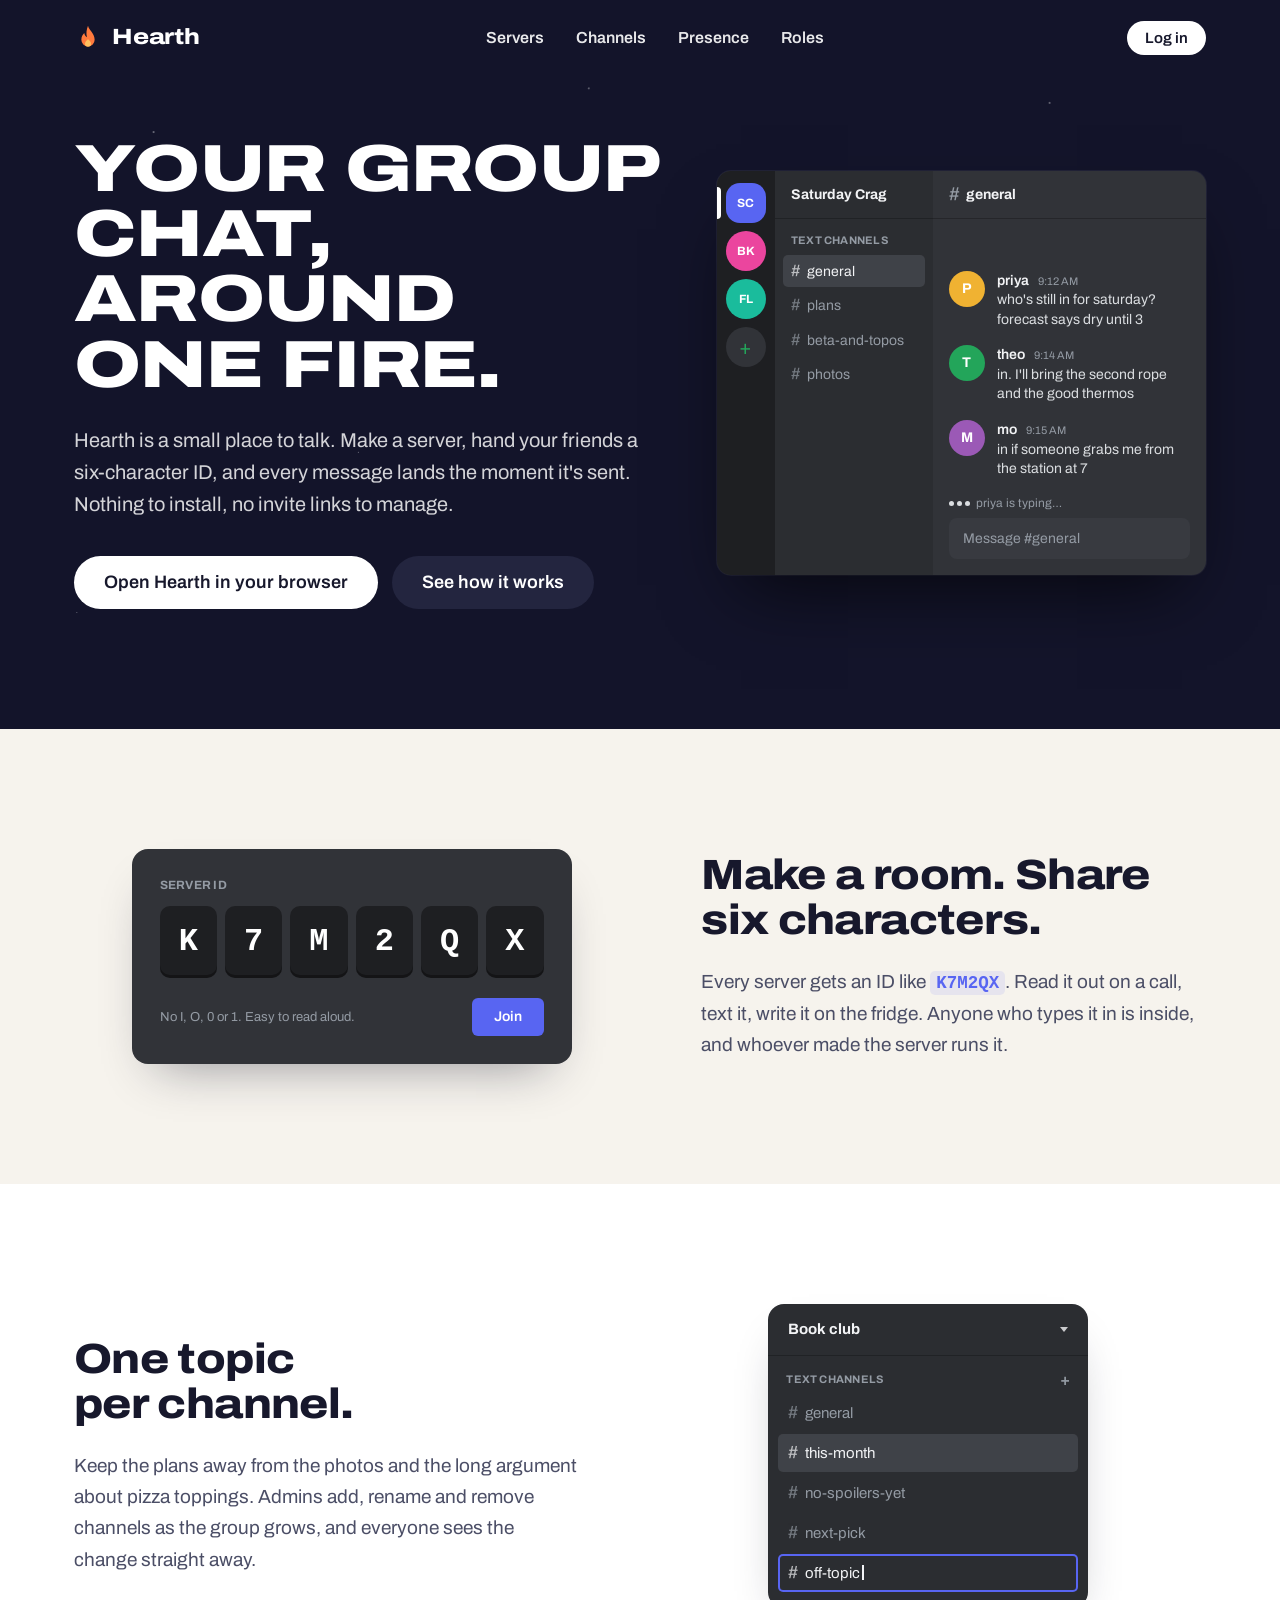
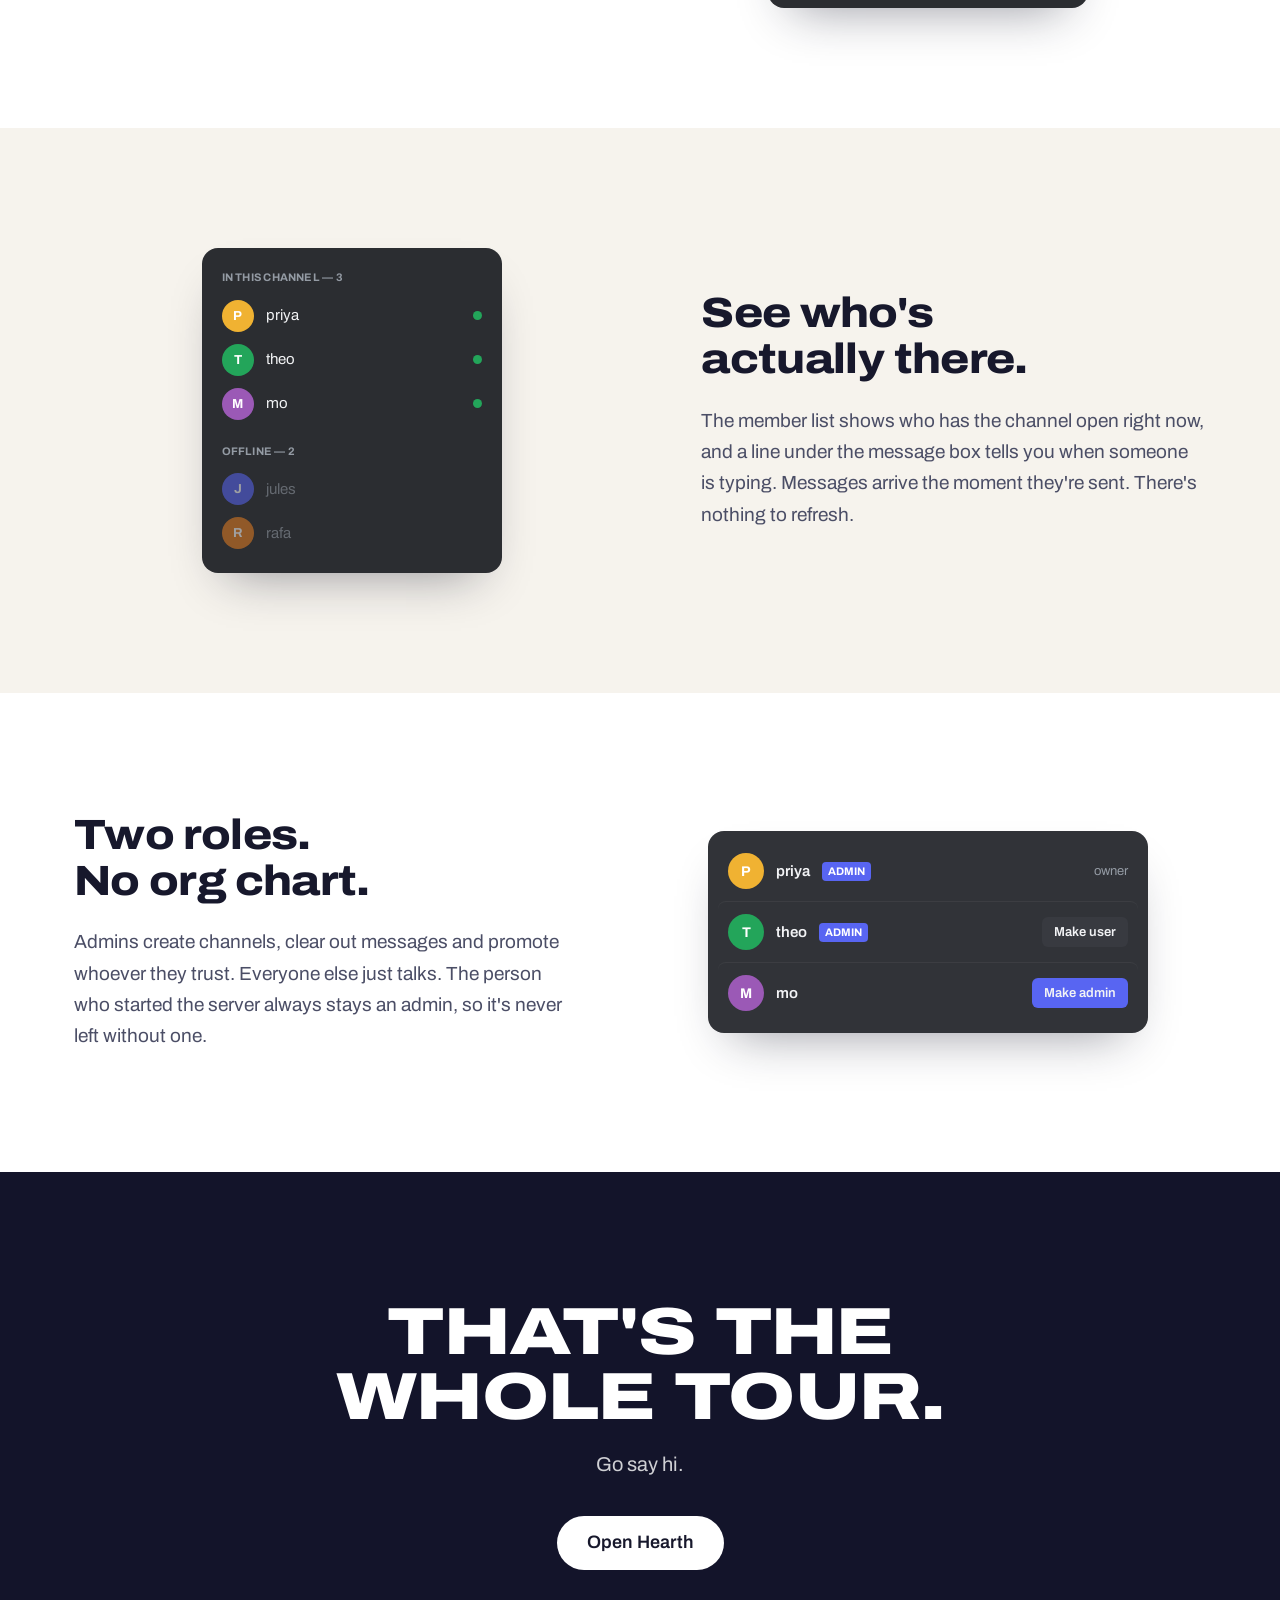
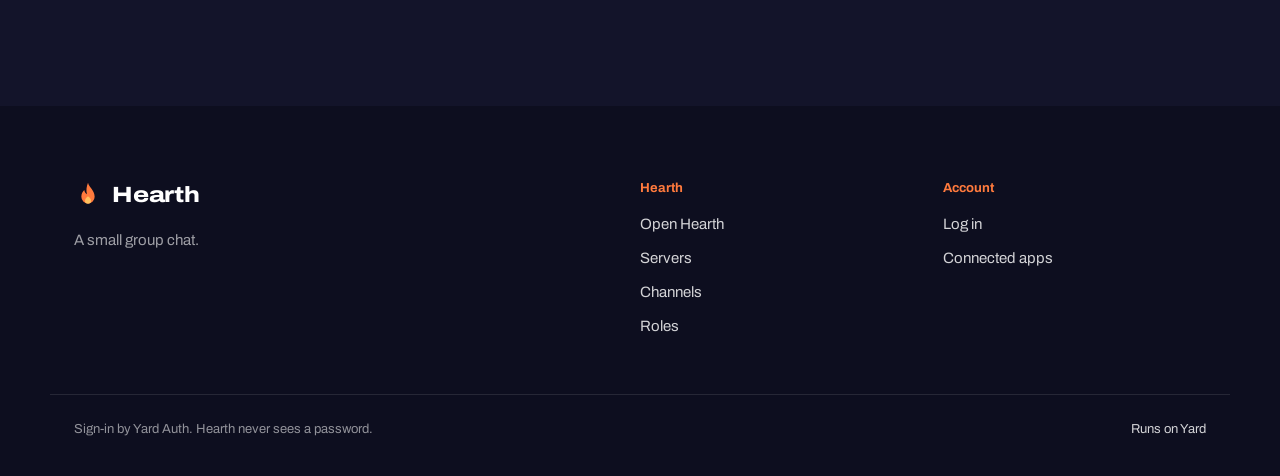
==== .yard/landing-page/index.html @ a593c2ee "Add a public landing page and move the app to /app The app service claimed the whole site at /, whic" ====
<!doctype html>
<html lang="en">
  <head>
    <meta charset="utf-8" />
    <meta name="viewport" content="width=device-width, initial-scale=1" />
    <title>Hearth — group chat for your people</title>
    <meta
      name="description"
      content="Hearth is a small group chat. Make a server, share a six-character ID, and talk in channels that update the moment anyone speaks."
    />
    <link rel="preconnect" href="https://fonts.googleapis.com" />
    <link rel="preconnect" href="https://fonts.gstatic.com" crossorigin />
    <link
      rel="stylesheet"
      href="https://fonts.googleapis.com/css2?family=Archivo:wdth,wght@62..125,400..900&display=swap"
    />
    <link rel="stylesheet" href="landing.css" />
  </head>
  <body>
    <header class="nav" id="nav">
      <div class="wrap nav-row">
        <a class="brand" href="./" aria-label="Hearth home">
          <svg class="flame" viewBox="0 0 32 32" aria-hidden="true">
            <path d="M16 2c1.2 5.4 7.6 8.6 7.6 16a7.6 7.6 0 0 1-15.2 0c0-3.4 1.6-5.9 3.4-7.6.3 2.4 1.4 4 3 4.6C13.6 10.8 14.4 6 16 2z" />
            <path class="flame-core" d="M16 17.5c1.9 1.6 3.4 3.1 3.4 5.1a3.4 3.4 0 0 1-6.8 0c0-2 1.5-3.5 3.4-5.1z" />
          </svg>
          <span>Hearth</span>
        </a>

        <nav class="nav-links" aria-label="Sections">
          <a href="#servers">Servers</a>
          <a href="#channels">Channels</a>
          <a href="#presence">Presence</a>
          <a href="#roles">Roles</a>
        </nav>

        <!-- Filled by landing.js once Yard Auth answers; empty until then so a
             signed-in visitor never sees a "Log in" button flash first. -->
        <div class="auth" id="auth" aria-live="polite"></div>
      </div>
    </header>

    <main>
      <!-- hero -->
      <section class="hero">
        <div class="wrap hero-grid">
          <div class="hero-copy">
            <p class="greet" id="heroGreet" hidden></p>
            <h1 class="display">Your group chat, around one fire.</h1>
            <p class="lede">
              Hearth is a small place to talk. Make a server, hand your friends a
              six-character ID, and every message lands the moment it's sent.
              Nothing to install, no invite links to manage.
            </p>
            <div class="cta-row">
              <a class="pill light" href="app/" id="heroPrimary">Open Hearth in your browser</a>
              <a class="pill dark" href="#servers">See how it works</a>
            </div>
          </div>

          <!-- A real-looking slice of the app, drawn in HTML -->
          <figure class="shot" aria-label="Hearth, showing a server called Saturday Crag">
            <div class="shot-rail">
              <span class="srv on">SC</span>
              <span class="srv c2">BK</span>
              <span class="srv c6">FL</span>
              <span class="srv add">+</span>
            </div>
            <div class="shot-side">
              <div class="shot-server">Saturday Crag</div>
              <div class="shot-cat">Text channels</div>
              <div class="ch on"><b>#</b> general</div>
              <div class="ch"><b>#</b> plans</div>
              <div class="ch"><b>#</b> beta-and-topos</div>
              <div class="ch"><b>#</b> photos</div>
            </div>
            <div class="shot-main">
              <div class="shot-top"><b>#</b> general</div>
              <div class="msgs">
                <div class="msg">
                  <span class="av c3">P</span>
                  <div>
                    <p class="who">priya <time>9:12 AM</time></p>
                    <p>who's still in for saturday? forecast says dry until 3</p>
                  </div>
                </div>
                <div class="msg">
                  <span class="av c1">T</span>
                  <div>
                    <p class="who">theo <time>9:14 AM</time></p>
                    <p>in. I'll bring the second rope</p>
                    <p>and the good thermos</p>
                  </div>
                </div>
                <div class="msg">
                  <span class="av c5">M</span>
                  <div>
                    <p class="who">mo <time>9:15 AM</time></p>
                    <p>in if someone grabs me from the station at 7</p>
                  </div>
                </div>
              </div>
              <div class="typing"><span class="dots"><i></i><i></i><i></i></span> priya is typing…</div>
              <div class="composer">Message #general</div>
            </div>
          </figure>
        </div>
      </section>

      <!-- servers -->
      <section class="band paper" id="servers">
        <div class="wrap split">
          <div class="visual">
            <div class="card join">
              <p class="card-label">Server ID</p>
              <div class="code" aria-label="Example server ID K7M2QX">
                <span>K</span><span>7</span><span>M</span><span>2</span><span>Q</span><span>X</span>
              </div>
              <div class="join-row">
                <span class="join-note">No I, O, 0 or 1. Easy to read aloud.</span>
                <span class="mini-btn">Join</span>
              </div>
            </div>
          </div>
          <div class="copy">
            <h2>Make a room. Share six characters.</h2>
            <p>
              Every server gets an ID like <code>K7M2QX</code>. Read it out on a
              call, text it, write it on the fridge. Anyone who types it in is
              inside, and whoever made the server runs it.
            </p>
          </div>
        </div>
      </section>

      <!-- channels -->
      <section class="band" id="channels">
        <div class="wrap split flip">
          <div class="visual">
            <div class="card side-card">
              <div class="side-head">Book club <span class="chev" aria-hidden="true"></span></div>
              <div class="side-cat">Text channels <span class="plus">+</span></div>
              <div class="ch"><b>#</b> general</div>
              <div class="ch on"><b>#</b> this-month</div>
              <div class="ch"><b>#</b> no-spoilers-yet</div>
              <div class="ch"><b>#</b> next-pick</div>
              <div class="ch new"><b>#</b> <span class="caret">off-topic</span></div>
            </div>
          </div>
          <div class="copy">
            <h2>One topic per channel.</h2>
            <p>
              Keep the plans away from the photos and the long argument about
              pizza toppings. Admins add, rename and remove channels as the
              group grows, and everyone sees the change straight away.
            </p>
          </div>
        </div>
      </section>

      <!-- presence -->
      <section class="band paper" id="presence">
        <div class="wrap split">
          <div class="visual">
            <div class="card members-card">
              <p class="grp">In this channel — 3</p>
              <div class="mem here"><span class="av c3">P</span>priya<i class="dot"></i></div>
              <div class="mem here"><span class="av c1">T</span>theo<i class="dot"></i></div>
              <div class="mem here"><span class="av c5">M</span>mo<i class="dot"></i></div>
              <p class="grp">Offline — 2</p>
              <div class="mem"><span class="av c0">J</span>jules</div>
              <div class="mem"><span class="av c7">R</span>rafa</div>
            </div>
          </div>
          <div class="copy">
            <h2>See who's actually there.</h2>
            <p>
              The member list shows who has the channel open right now, and a
              line under the message box tells you when someone is typing.
              Messages arrive the moment they're sent. There's nothing to
              refresh.
            </p>
          </div>
        </div>
      </section>

      <!-- roles -->
      <section class="band" id="roles">
        <div class="wrap split flip">
          <div class="visual">
            <div class="card roles-card">
              <div class="role-row">
                <span class="av c3">P</span>
                <span class="nm">priya</span>
                <span class="badge">admin</span>
                <span class="tag">owner</span>
              </div>
              <div class="role-row">
                <span class="av c1">T</span>
                <span class="nm">theo</span>
                <span class="badge">admin</span>
                <span class="ghost-btn">Make user</span>
              </div>
              <div class="role-row">
                <span class="av c5">M</span>
                <span class="nm">mo</span>
                <span class="ghost-btn solid">Make admin</span>
              </div>
            </div>
          </div>
          <div class="copy">
            <h2>Two roles. No org chart.</h2>
            <p>
              Admins create channels, clear out messages and promote whoever
              they trust. Everyone else just talks. The person who started the
              server always stays an admin, so it's never left without one.
            </p>
          </div>
        </div>
      </section>

      <!-- close -->
      <section class="closer">
        <div class="wrap closer-inner">
          <h2 class="display">That's the whole tour.</h2>
          <p>Go say hi.</p>
          <a class="pill light" href="app/" id="closerCta">Open Hearth</a>
        </div>
      </section>
    </main>

    <footer class="foot">
      <div class="wrap foot-grid">
        <div class="foot-brand">
          <a class="brand" href="./" aria-label="Hearth home">
            <svg class="flame" viewBox="0 0 32 32" aria-hidden="true">
              <path d="M16 2c1.2 5.4 7.6 8.6 7.6 16a7.6 7.6 0 0 1-15.2 0c0-3.4 1.6-5.9 3.4-7.6.3 2.4 1.4 4 3 4.6C13.6 10.8 14.4 6 16 2z" />
              <path class="flame-core" d="M16 17.5c1.9 1.6 3.4 3.1 3.4 5.1a3.4 3.4 0 0 1-6.8 0c0-2 1.5-3.5 3.4-5.1z" />
            </svg>
            <span>Hearth</span>
          </a>
          <p>A small group chat.</p>
        </div>
        <div class="foot-col">
          <h3>Hearth</h3>
          <a href="app/">Open Hearth</a>
          <a href="#servers">Servers</a>
          <a href="#channels">Channels</a>
          <a href="#roles">Roles</a>
        </div>
        <div class="foot-col">
          <h3>Account</h3>
          <a href="app/" id="footAuth">Log in</a>
          <a href="https://yard.sh/library/security">Connected apps</a>
        </div>
      </div>
      <div class="wrap foot-base">
        <span>Sign-in by Yard Auth. Hearth never sees a password.</span>
        <a href="https://yard.sh">Runs on Yard</a>
      </div>
    </footer>

    <script src="landing.js"></script>
  </body>
</html>
---- .yard/landing-page/landing.css ----
/* Hearth landing page. A night-blue hero and closer bracketing warm paper and
   white feature bands; the product slices use the app's own dark surfaces. */

:root {
  --night: #13142a;
  --night-deep: #0d0e1f;
  --paper: #f6f3ed;
  --white: #ffffff;
  --ink: #17182c;
  --ink-soft: #4b4e66;
  --line: rgba(23, 24, 44, 0.09);

  --blurple: #5865f2;
  --ember: #ff7a3d;
  --ember-core: #ffc15e;

  /* the app's surfaces, for the product slices */
  --app-rail: #1e1f22;
  --app-side: #2b2d31;
  --app-chat: #313338;
  --app-raise: #383a40;
  --app-text: #dbdee1;
  --app-muted: #949ba4;
  --app-green: #23a55a;

  --font: "Archivo", "Helvetica Neue", Helvetica, Arial, system-ui, sans-serif;
  --mono: ui-monospace, "SF Mono", Menlo, Consolas, monospace;
  --wrap: 1180px;
  --gutter: 24px;
}

* {
  box-sizing: border-box;
}

html {
  scroll-behavior: smooth;
  scroll-padding-top: 80px;
}

body {
  margin: 0;
  background: var(--night);
  color: var(--ink);
  font-family: var(--font);
  font-size: 18px;
  line-height: 1.6;
  -webkit-font-smoothing: antialiased;
}

p,
h1,
h2,
h3 {
  margin: 0;
}

a {
  color: inherit;
}

[hidden] {
  display: none !important;
}

.wrap {
  width: 100%;
  max-width: var(--wrap);
  margin: 0 auto;
  padding: 0 var(--gutter);
}

/* ---------------------------------------------------------------- type */

.display {
  font-family: var(--font);
  font-stretch: 125%;
  font-variation-settings: "wdth" 125;
  font-weight: 850;
  text-transform: uppercase;
  line-height: 0.98;
  letter-spacing: -0.01em;
  font-size: clamp(38px, 5.2vw, 68px);
}

h2 {
  font-stretch: 112%;
  font-variation-settings: "wdth" 112;
  font-weight: 800;
  font-size: clamp(28px, 3.3vw, 44px);
  line-height: 1.08;
  letter-spacing: -0.015em;
  text-wrap: balance;
}

/* ------------------------------------------------------------- buttons */

.pill {
  display: inline-flex;
  align-items: center;
  justify-content: center;
  border-radius: 999px;
  padding: 16px 30px;
  font-size: 18px;
  font-weight: 600;
  line-height: 1.2;
  text-decoration: none;
  white-space: nowrap;
  transition: color 0.15s, background 0.15s, box-shadow 0.15s, transform 0.15s;
}

.pill.light {
  background: var(--white);
  color: var(--ink);
}

.pill.light:hover {
  color: var(--blurple);
  box-shadow: 0 8px 18px rgba(0, 0, 0, 0.22);
}

.pill.dark {
  background: #23253f;
  color: var(--white);
}

.pill.dark:hover {
  background: #2e3152;
  box-shadow: 0 8px 18px rgba(0, 0, 0, 0.22);
}

.pill.small {
  padding: 8px 18px;
  font-size: 15px;
}

.pill:focus-visible,
.me:focus-visible,
.menu-item:focus-visible,
.nav-links a:focus-visible,
.foot a:focus-visible {
  outline: 3px solid var(--ember-core);
  outline-offset: 3px;
}

/* ------------------------------------------------------------------ nav */

.nav {
  position: sticky;
  top: 0;
  z-index: 20;
  color: var(--white);
  background: transparent;
  border-bottom: 1px solid transparent;
  transition: background 0.2s, border-color 0.2s;
}

.nav.stuck {
  background: rgba(19, 20, 42, 0.96);
  border-bottom-color: rgba(255, 255, 255, 0.07);
}

.nav-row {
  height: 76px;
  display: flex;
  align-items: center;
  gap: 24px;
}

.brand {
  display: inline-flex;
  align-items: center;
  gap: 10px;
  text-decoration: none;
  font-stretch: 118%;
  font-variation-settings: "wdth" 118;
  font-weight: 800;
  font-size: 22px;
  letter-spacing: -0.01em;
}

.flame {
  width: 28px;
  height: 28px;
  fill: var(--ember);
}

.flame .flame-core {
  fill: var(--ember-core);
}

.nav-links {
  flex: 1;
  display: flex;
  justify-content: center;
  gap: 32px;
}

.nav-links a {
  font-size: 16px;
  font-weight: 600;
  text-decoration: none;
  opacity: 0.9;
}

.nav-links a:hover {
  opacity: 1;
  text-decoration: underline;
  text-underline-offset: 6px;
  text-decoration-thickness: 2px;
}

.auth {
  min-width: 96px;
  min-height: 40px;
  display: flex;
  align-items: center;
  justify-content: flex-end;
  gap: 10px;
}

/* signed-in chip + menu */

.me-wrap {
  position: relative;
}

.me {
  display: flex;
  align-items: center;
  gap: 8px;
  padding: 4px 12px 4px 4px;
  border: 0;
  border-radius: 999px;
  background: rgba(255, 255, 255, 0.1);
  color: var(--white);
  font: inherit;
  font-size: 15px;
  font-weight: 600;
  cursor: pointer;
}

.me:hover,
.me[aria-expanded="true"] {
  background: rgba(255, 255, 255, 0.16);
}

.me-av {
  width: 32px;
  height: 32px;
  border-radius: 50%;
  flex: none;
  object-fit: cover;
}

.me-name {
  max-width: 140px;
  overflow: hidden;
  text-overflow: ellipsis;
  white-space: nowrap;
}

.chev {
  width: 0;
  height: 0;
  border-left: 4px solid transparent;
  border-right: 4px solid transparent;
  border-top: 5px solid currentColor;
  opacity: 0.8;
}

.menu {
  position: absolute;
  right: 0;
  top: calc(100% + 10px);
  width: 272px;
  padding: 8px;
  border-radius: 14px;
  background: var(--white);
  color: var(--ink);
  box-shadow: 0 18px 40px rgba(8, 9, 24, 0.35);
}

.menu-head {
  display: flex;
  align-items: center;
  gap: 12px;
  padding: 10px 10px 14px;
  margin-bottom: 6px;
  border-bottom: 1px solid var(--line);
}

.menu-head .me-av {
  width: 40px;
  height: 40px;
  font-size: 16px;
}

.menu-id {
  min-width: 0;
  line-height: 1.35;
}

.menu-name {
  font-weight: 700;
  font-size: 16px;
}

.menu-mail,
.menu-tier {
  font-size: 13px;
  color: var(--ink-soft);
  overflow: hidden;
  text-overflow: ellipsis;
  white-space: nowrap;
}

.menu-tier {
  color: var(--blurple);
  font-weight: 600;
}

.menu-item {
  display: block;
  padding: 9px 10px;
  border-radius: 8px;
  font-size: 15px;
  font-weight: 500;
  text-decoration: none;
}

.menu-item:hover {
  background: var(--paper);
}

.menu-item.quiet {
  color: #b4362a;
}

/* ----------------------------------------------------------------- hero */

.hero {
  color: var(--white);
  margin-top: -76px;
  padding: 136px 0 120px;
  /* a sparse field of small stars, not a glow */
  background-color: var(--night);
  background-image:
    radial-gradient(1.5px 1.5px at 12% 18%, rgba(255, 255, 255, 0.5), transparent),
    radial-gradient(1px 1px at 28% 62%, rgba(255, 255, 255, 0.35), transparent),
    radial-gradient(1.5px 1.5px at 46% 12%, rgba(255, 255, 255, 0.4), transparent),
    radial-gradient(1px 1px at 64% 38%, rgba(255, 255, 255, 0.3), transparent),
    radial-gradient(1.5px 1.5px at 82% 14%, rgba(255, 255, 255, 0.45), transparent),
    radial-gradient(1px 1px at 92% 72%, rgba(255, 255, 255, 0.3), transparent),
    radial-gradient(1px 1px at 6% 84%, rgba(255, 255, 255, 0.3), transparent);
}

.hero-grid {
  display: grid;
  grid-template-columns: minmax(0, 1.2fr) minmax(0, 1fr);
  gap: 56px;
  align-items: center;
}

.greet {
  color: var(--ember-core);
  font-size: 18px;
  font-weight: 600;
  margin-bottom: 18px;
}

.lede {
  margin-top: 26px;
  max-width: 34em;
  font-size: 20px;
  line-height: 1.6;
  color: rgba(255, 255, 255, 0.82);
}

.cta-row {
  margin-top: 36px;
  display: flex;
  flex-wrap: wrap;
  gap: 14px;
}

/* the product slice */

.shot {
  margin: 0;
  display: grid;
  grid-template-columns: 58px 158px minmax(0, 1fr);
  height: 404px;
  border-radius: 14px;
  overflow: hidden;
  background: var(--app-chat);
  color: var(--app-text);
  font-size: 14px;
  line-height: 1.4;
  box-shadow: 0 34px 70px -24px rgba(0, 0, 0, 0.7), 0 0 0 1px rgba(255, 255, 255, 0.06);
}

.shot-rail {
  background: var(--app-rail);
  display: flex;
  flex-direction: column;
  align-items: center;
  gap: 8px;
  padding: 12px 0;
}

.srv {
  width: 40px;
  height: 40px;
  border-radius: 50%;
  display: grid;
  place-items: center;
  font-size: 12px;
  font-weight: 700;
  color: var(--white);
  background: var(--app-chat);
}

.srv.on {
  border-radius: 14px;
  background: var(--blurple);
  position: relative;
}

.srv.on::before {
  content: "";
  position: absolute;
  left: -9px;
  width: 4px;
  height: 32px;
  border-radius: 0 4px 4px 0;
  background: var(--white);
}

.srv.add {
  color: var(--app-green);
  font-size: 20px;
  font-weight: 400;
}

.shot-side {
  background: var(--app-side);
  padding: 0 8px;
}

.shot-server {
  height: 48px;
  display: flex;
  align-items: center;
  padding: 0 8px;
  margin: 0 -8px 10px;
  border-bottom: 1px solid rgba(0, 0, 0, 0.25);
  font-weight: 700;
  color: #f2f3f5;
  font-size: 14px;
  padding-left: 16px;
}

.shot-cat,
.side-cat {
  font-size: 11px;
  font-weight: 700;
  letter-spacing: 0.02em;
  text-transform: uppercase;
  color: var(--app-muted);
  padding: 4px 8px 6px;
}

.ch {
  padding: 5px 8px;
  border-radius: 5px;
  color: var(--app-muted);
  white-space: nowrap;
  overflow: hidden;
  text-overflow: ellipsis;
  margin-bottom: 2px;
}

.ch b {
  font-weight: 400;
  font-size: 1.15em;
  margin-right: 4px;
  opacity: 0.7;
}

.ch.on {
  background: rgba(78, 80, 88, 0.6);
  color: #f2f3f5;
}

.shot-main {
  display: flex;
  flex-direction: column;
  min-width: 0;
}

.shot-top {
  height: 48px;
  flex: none;
  display: flex;
  align-items: center;
  padding: 0 16px;
  border-bottom: 1px solid rgba(0, 0, 0, 0.25);
  font-weight: 700;
  color: #f2f3f5;
}

.shot-top b {
  color: var(--app-muted);
  font-weight: 400;
  font-size: 1.3em;
  margin-right: 6px;
}

.msgs {
  flex: 1;
  display: flex;
  flex-direction: column;
  justify-content: flex-end;
  gap: 16px;
  padding: 16px;
  overflow: hidden;
}

.msg {
  display: flex;
  gap: 12px;
}

.msg p {
  overflow-wrap: anywhere;
}

.who {
  font-weight: 600;
  color: #f2f3f5;
}

.who time {
  font-size: 11px;
  font-weight: 400;
  color: var(--app-muted);
  margin-left: 6px;
}

.av {
  width: 36px;
  height: 36px;
  border-radius: 50%;
  flex: none;
  display: grid;
  place-items: center;
  font-size: 14px;
  font-weight: 700;
  color: var(--white);
}

.c0 { background: #5865f2; }
.c1 { background: #23a55a; }
.c2 { background: #eb459e; }
.c3 { background: #f0b232; }
.c4 { background: #ed4245; }
.c5 { background: #9b59b6; }
.c6 { background: #1abc9c; }
.c7 { background: #e67e22; }

.typing {
  padding: 0 16px 6px;
  font-size: 12px;
  color: var(--app-muted);
  display: flex;
  align-items: center;
  gap: 6px;
}

.dots {
  display: inline-flex;
  gap: 3px;
}

.dots i {
  width: 5px;
  height: 5px;
  border-radius: 50%;
  background: var(--app-text);
  animation: blink 1.2s infinite ease-in-out;
}

.dots i:nth-child(2) { animation-delay: 0.15s; }
.dots i:nth-child(3) { animation-delay: 0.3s; }

@keyframes blink {
  0%, 60%, 100% { opacity: 0.25; transform: translateY(0); }
  30% { opacity: 1; transform: translateY(-2px); }
}

.composer {
  margin: 0 16px 16px;
  padding: 11px 14px;
  border-radius: 8px;
  background: var(--app-raise);
  color: var(--app-muted);
}

/* ------------------------------------------------------------ features */

.band {
  background: var(--white);
  padding: 120px 0;
}

.band.paper {
  background: var(--paper);
}

.split {
  display: grid;
  grid-template-columns: minmax(0, 1.1fr) minmax(0, 1fr);
  gap: 72px;
  align-items: center;
}

.split.flip .visual {
  order: 2;
}

.split.flip {
  grid-template-columns: minmax(0, 1fr) minmax(0, 1.1fr);
}

.copy p {
  margin-top: 22px;
  font-size: 19px;
  line-height: 1.65;
  color: var(--ink-soft);
  max-width: 30em;
}

.copy code {
  font-family: var(--mono);
  font-size: 0.92em;
  font-weight: 600;
  color: var(--blurple);
  background: rgba(88, 101, 242, 0.1);
  padding: 2px 6px;
  border-radius: 5px;
}

.visual {
  display: flex;
  justify-content: center;
}

.card {
  width: 100%;
  max-width: 440px;
  border-radius: 16px;
  background: var(--app-side);
  color: var(--app-text);
  font-size: 15px;
  line-height: 1.4;
  box-shadow: 0 24px 48px -24px rgba(23, 24, 44, 0.45);
}

/* servers: the join code */

.join {
  padding: 28px;
  background: var(--app-chat);
}

.card-label {
  font-size: 12px;
  font-weight: 700;
  text-transform: uppercase;
  letter-spacing: 0.02em;
  color: var(--app-muted);
}

.code {
  margin-top: 12px;
  display: grid;
  grid-template-columns: repeat(6, 1fr);
  gap: 8px;
}

.code span {
  aspect-ratio: 4 / 5;
  display: grid;
  place-items: center;
  border-radius: 10px;
  background: var(--app-rail);
  font-family: var(--mono);
  font-size: clamp(22px, 3vw, 32px);
  font-weight: 700;
  color: var(--white);
  box-shadow: inset 0 -3px 0 rgba(0, 0, 0, 0.35);
}

.join-row {
  margin-top: 20px;
  display: flex;
  align-items: center;
  justify-content: space-between;
  gap: 16px;
}

.join-note {
  font-size: 13px;
  color: var(--app-muted);
}

.mini-btn {
  flex: none;
  padding: 9px 22px;
  border-radius: 6px;
  background: var(--blurple);
  color: var(--white);
  font-weight: 600;
  font-size: 14px;
}

/* channels: a sidebar slice */

.side-card {
  max-width: 320px;
  padding: 0 10px 14px;
}

.side-head {
  height: 52px;
  display: flex;
  align-items: center;
  justify-content: space-between;
  padding: 0 10px;
  margin: 0 -10px 12px;
  border-bottom: 1px solid rgba(0, 0, 0, 0.25);
  font-weight: 700;
  color: #f2f3f5;
  padding-left: 20px;
  padding-right: 20px;
}

.side-cat {
  display: flex;
  justify-content: space-between;
}

.side-cat .plus {
  font-size: 16px;
  line-height: 1;
}

.side-card .ch {
  padding: 7px 10px;
  font-size: 15px;
}

.ch.new {
  color: #f2f3f5;
  box-shadow: inset 0 0 0 2px var(--blurple);
}

.caret::after {
  content: "";
  display: inline-block;
  width: 2px;
  height: 1em;
  margin-left: 2px;
  vertical-align: -2px;
  background: #f2f3f5;
  animation: caret 1s steps(1) infinite;
}

@keyframes caret {
  50% { opacity: 0; }
}

/* presence: the member list */

.members-card {
  max-width: 300px;
  padding: 18px 12px;
}

.grp {
  font-size: 11px;
  font-weight: 700;
  text-transform: uppercase;
  letter-spacing: 0.02em;
  color: var(--app-muted);
  padding: 4px 8px 8px;
}

.mem + .grp {
  margin-top: 14px;
}

.mem {
  display: flex;
  align-items: center;
  gap: 12px;
  padding: 6px 8px;
  border-radius: 6px;
  color: var(--app-muted);
  opacity: 0.55;
}

.mem.here {
  color: #f2f3f5;
  opacity: 1;
}

.mem .av {
  width: 32px;
  height: 32px;
  font-size: 13px;
}

.dot {
  margin-left: auto;
  width: 9px;
  height: 9px;
  border-radius: 50%;
  background: var(--app-green);
}

/* roles */

.roles-card {
  padding: 10px;
  background: var(--app-chat);
}

.role-row {
  display: flex;
  align-items: center;
  gap: 12px;
  padding: 12px 10px;
  border-radius: 8px;
}

.role-row + .role-row {
  border-top: 1px solid rgba(255, 255, 255, 0.05);
}

.role-row .nm {
  font-weight: 600;
  color: #f2f3f5;
}

.badge {
  font-size: 11px;
  font-weight: 700;
  text-transform: uppercase;
  padding: 2px 6px;
  border-radius: 4px;
  background: var(--blurple);
  color: var(--white);
}

.tag {
  margin-left: auto;
  font-size: 13px;
  color: var(--app-muted);
}

.ghost-btn {
  margin-left: auto;
  font-size: 13px;
  font-weight: 600;
  padding: 6px 12px;
  border-radius: 6px;
  background: var(--app-raise);
  color: #f2f3f5;
  white-space: nowrap;
}

.ghost-btn.solid {
  background: var(--blurple);
}

/* ---------------------------------------------------------------- close */

.closer {
  background: var(--night);
  color: var(--white);
  padding: 128px 0 136px;
  text-align: center;
}

.closer-inner {
  display: flex;
  flex-direction: column;
  align-items: center;
}

.closer p {
  margin: 18px 0 36px;
  font-size: 20px;
  color: rgba(255, 255, 255, 0.8);
}

/* --------------------------------------------------------------- footer */

.foot {
  background: var(--night-deep);
  color: var(--white);
  padding: 72px 0 36px;
  font-size: 15px;
}

.foot-grid {
  display: grid;
  grid-template-columns: 2fr 1fr 1fr;
  gap: 40px;
}

.foot-brand p {
  margin-top: 12px;
  color: rgba(255, 255, 255, 0.6);
}

.foot-col {
  display: flex;
  flex-direction: column;
  gap: 10px;
}

.foot-col h3 {
  font-size: 13px;
  font-weight: 700;
  color: var(--ember);
  margin-bottom: 4px;
}

.foot-col a,
.foot-base a {
  text-decoration: none;
  color: rgba(255, 255, 255, 0.82);
}

.foot-col a:hover,
.foot-base a:hover {
  color: var(--white);
  text-decoration: underline;
  text-underline-offset: 4px;
}

.foot-base {
  margin-top: 56px;
  padding-top: 24px;
  display: flex;
  justify-content: space-between;
  gap: 16px;
  flex-wrap: wrap;
  font-size: 13px;
  color: rgba(255, 255, 255, 0.55);
  border-top: 1px solid rgba(255, 255, 255, 0.1);
}

/* ----------------------------------------------------------- responsive */

@media (max-width: 1180px) and (min-width: 981px) {
  .shot {
    grid-template-columns: 58px minmax(0, 1fr);
  }

  .shot-side {
    display: none;
  }
}

@media (max-width: 980px) {
  .nav-links {
    display: none;
  }

  .nav-row {
    justify-content: space-between;
  }

  .hero-grid,
  .split,
  .split.flip {
    grid-template-columns: minmax(0, 1fr);
    gap: 48px;
  }

  .split .visual,
  .split.flip .visual {
    order: 2;
  }

  .band {
    padding: 88px 0;
  }
}

@media (max-width: 600px) {
  :root {
    --gutter: 16px;
  }

  body {
    font-size: 17px;
  }

  .nav-row {
    height: 64px;
  }

  .hero {
    margin-top: -64px;
    padding-top: 104px;
    padding-bottom: 80px;
  }

  .lede {
    font-size: 18px;
  }

  .pill {
    padding: 14px 24px;
    font-size: 16px;
  }

  .cta-row .pill {
    width: 100%;
  }

  .shot {
    grid-template-columns: 52px minmax(0, 1fr);
    height: 360px;
  }

  .shot-side {
    display: none;
  }

  .auth .open,
  .me-name,
  .me .chev {
    display: none;
  }

  .me {
    padding: 4px;
  }

  .band {
    padding: 72px 0;
  }

  .copy p {
    font-size: 17px;
  }

  .join {
    padding: 20px;
  }

  .join-row {
    flex-direction: column;
    align-items: flex-start;
  }

  .closer {
    padding: 96px 0;
  }

  .foot-grid {
    grid-template-columns: 1fr 1fr;
  }

  .foot-brand {
    grid-column: 1 / -1;
  }
}

@media (prefers-reduced-motion: reduce) {
  html {
    scroll-behavior: auto;
  }

  .dots i,
  .caret::after {
    animation: none;
  }

  .pill {
    transition: none;
  }
}
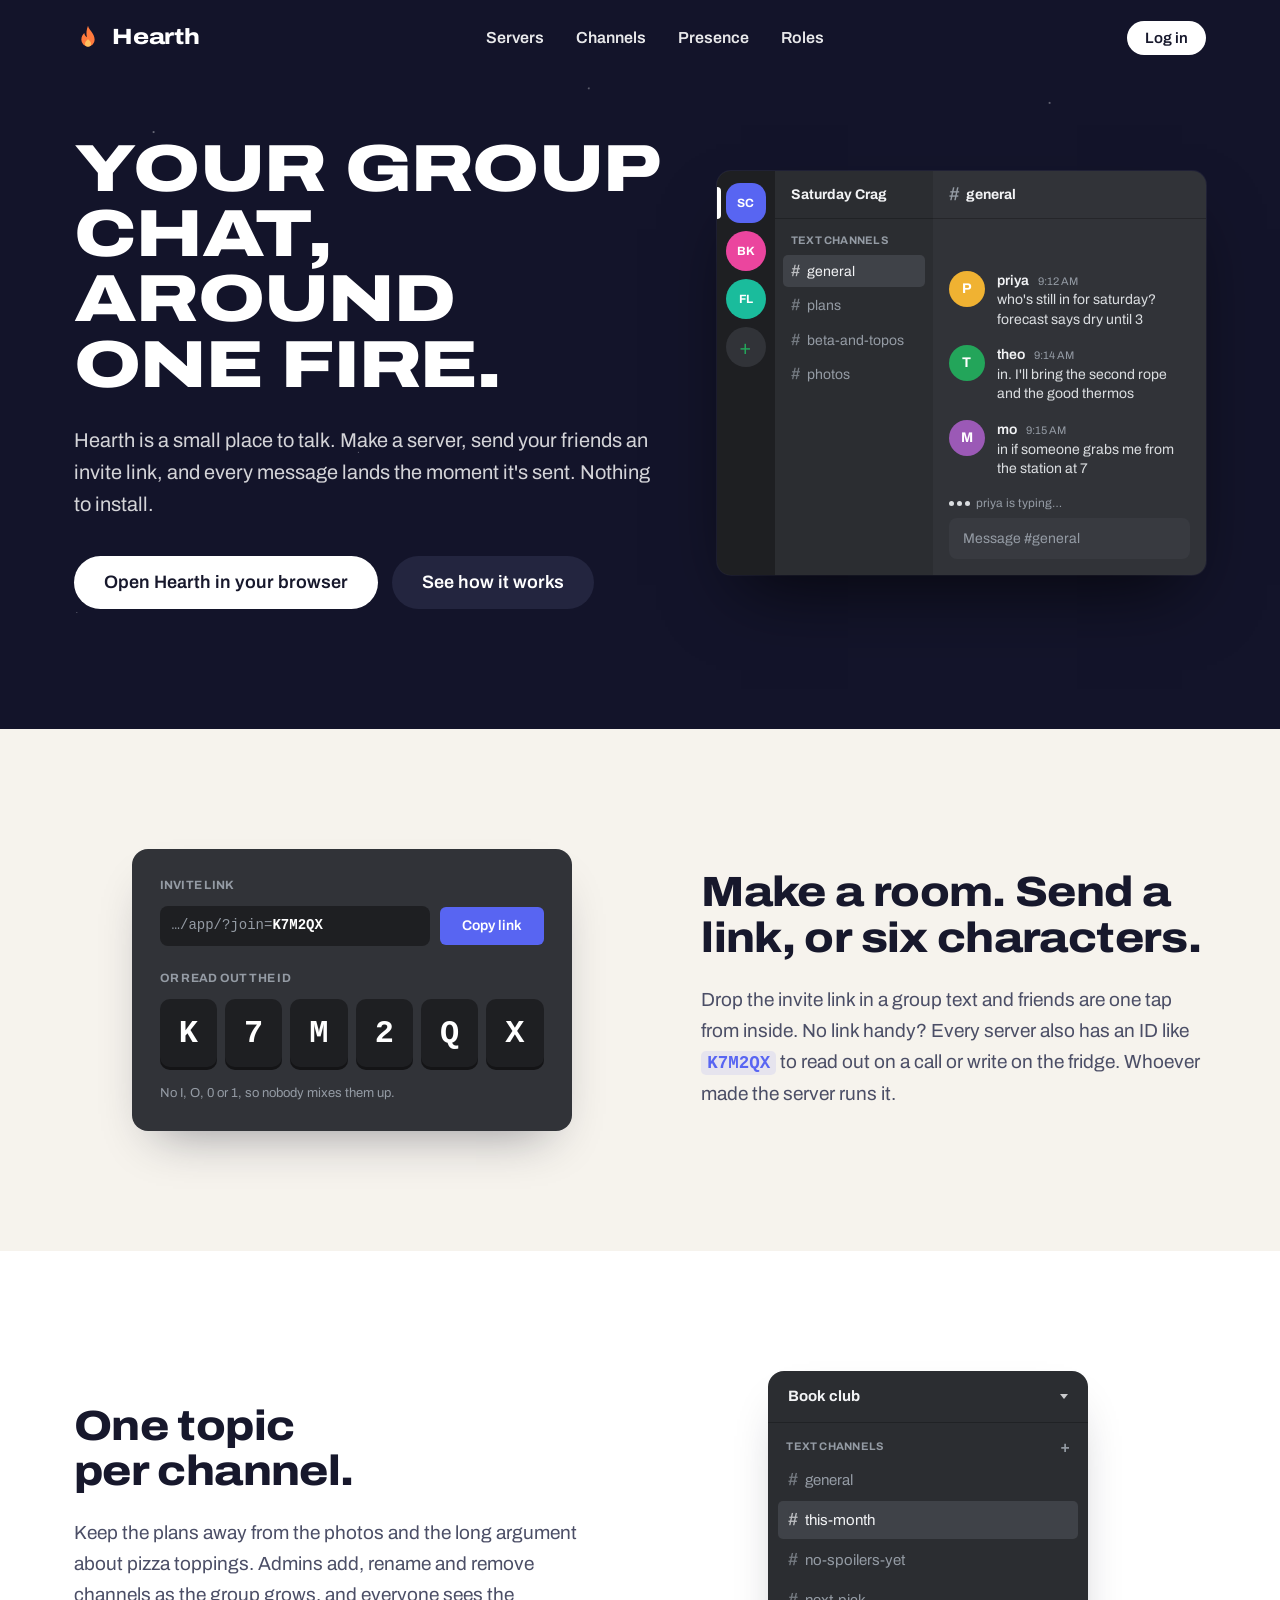
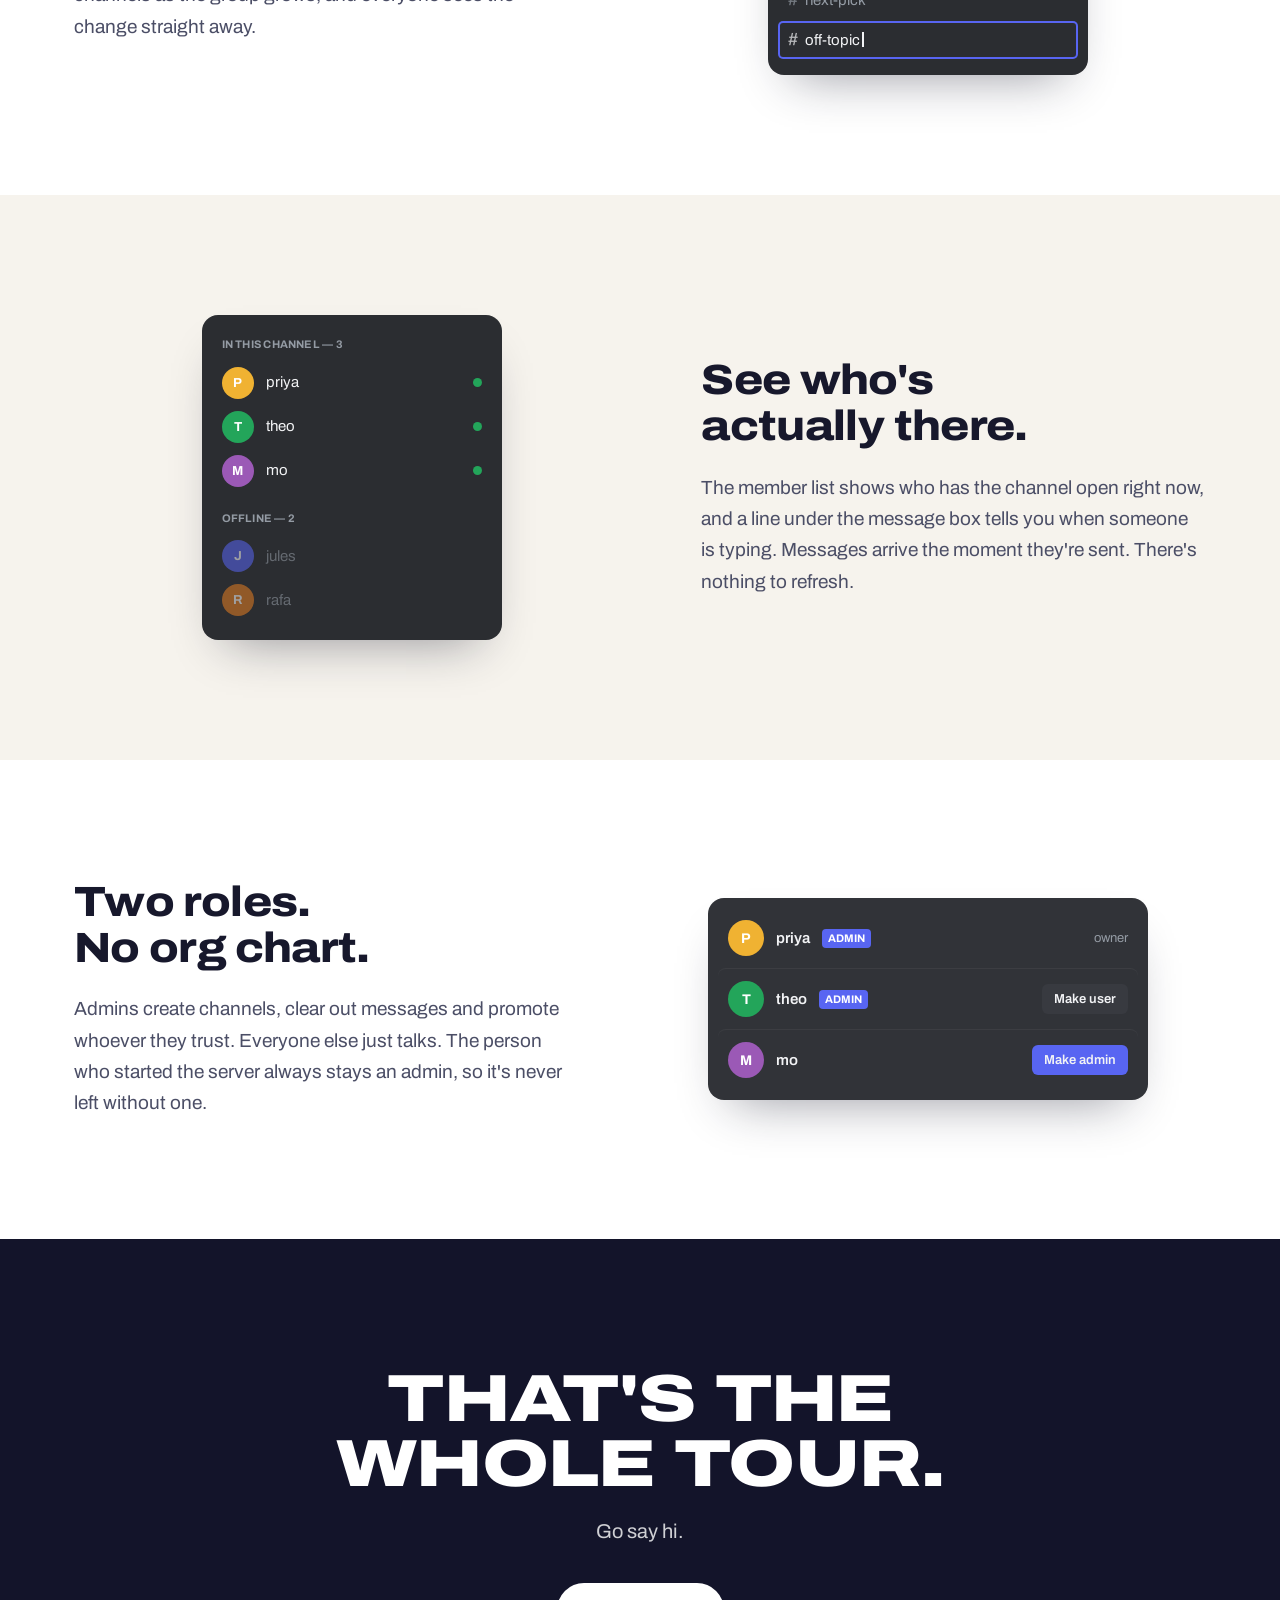
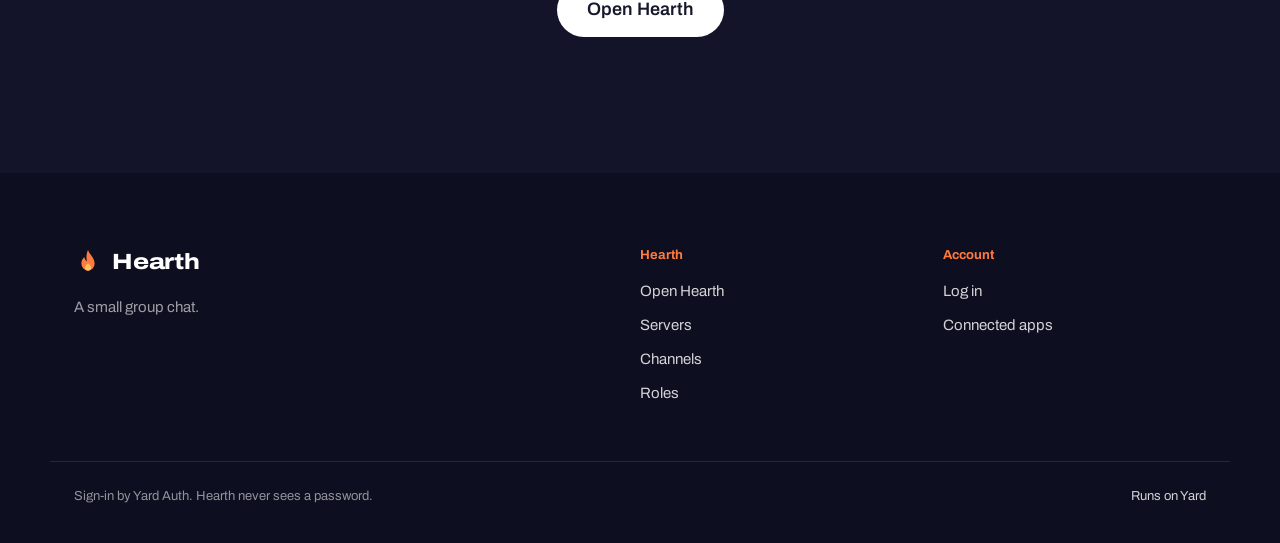
==== commit b57efe26: "Support invite links alongside server IDs An invite link is the app URL with ?join=<server ID>. Open" ====
--- a/.yard/landing-page/index.html
+++ b/.yard/landing-page/index.html
@@ -6,7 +6,7 @@
     <title>Hearth — group chat for your people</title>
     <meta
       name="description"
-      content="Hearth is a small group chat. Make a server, share a six-character ID, and talk in channels that update the moment anyone speaks."
+      content="Hearth is a small group chat. Make a server, send an invite link or a six-character ID, and talk in channels that update the moment anyone speaks."
     />
     <link rel="preconnect" href="https://fonts.googleapis.com" />
     <link rel="preconnect" href="https://fonts.gstatic.com" crossorigin />
@@ -48,9 +48,9 @@
             <p class="greet" id="heroGreet" hidden></p>
             <h1 class="display">Your group chat, around one fire.</h1>
             <p class="lede">
-              Hearth is a small place to talk. Make a server, hand your friends a
-              six-character ID, and every message lands the moment it's sent.
-              Nothing to install, no invite links to manage.
+              Hearth is a small place to talk. Make a server, send your friends
+              an invite link, and every message lands the moment it's sent.
+              Nothing to install.
             </p>
             <div class="cta-row">
               <a class="pill light" href="app/" id="heroPrimary">Open Hearth in your browser</a>
@@ -112,22 +112,25 @@
         <div class="wrap split">
           <div class="visual">
             <div class="card join">
-              <p class="card-label">Server ID</p>
+              <p class="card-label">Invite link</p>
+              <div class="link-row">
+                <span class="link-field">…/app/?join=<b>K7M2QX</b></span>
+                <span class="mini-btn">Copy link</span>
+              </div>
+              <p class="card-label or">Or read out the ID</p>
               <div class="code" aria-label="Example server ID K7M2QX">
                 <span>K</span><span>7</span><span>M</span><span>2</span><span>Q</span><span>X</span>
               </div>
-              <div class="join-row">
-                <span class="join-note">No I, O, 0 or 1. Easy to read aloud.</span>
-                <span class="mini-btn">Join</span>
-              </div>
-            </div>
-          </div>
-          <div class="copy">
-            <h2>Make a room. Share six characters.</h2>
-            <p>
-              Every server gets an ID like <code>K7M2QX</code>. Read it out on a
-              call, text it, write it on the fridge. Anyone who types it in is
-              inside, and whoever made the server runs it.
+              <p class="join-note">No I, O, 0 or 1, so nobody mixes them up.</p>
+            </div>
+          </div>
+          <div class="copy">
+            <h2>Make a room. Send a link, or six characters.</h2>
+            <p>
+              Drop the invite link in a group text and friends are one tap from
+              inside. No link handy? Every server also has an ID like
+              <code>K7M2QX</code> to read out on a call or write on the fridge.
+              Whoever made the server runs it.
             </p>
           </div>
         </div>
--- a/.yard/landing-page/landing.css
+++ b/.yard/landing-page/landing.css
@@ -702,15 +702,38 @@
   box-shadow: inset 0 -3px 0 rgba(0, 0, 0, 0.35);
 }
 
-.join-row {
-  margin-top: 20px;
-  display: flex;
-  align-items: center;
-  justify-content: space-between;
-  gap: 16px;
+.link-row {
+  margin-top: 12px;
+  display: flex;
+  align-items: center;
+  gap: 10px;
+}
+
+.link-field {
+  flex: 1;
+  min-width: 0;
+  padding: 10px 12px;
+  border-radius: 8px;
+  background: var(--app-rail);
+  font-family: var(--mono);
+  font-size: 14px;
+  color: var(--app-muted);
+  white-space: nowrap;
+  overflow: hidden;
+  text-overflow: ellipsis;
+}
+
+.link-field b {
+  color: var(--white);
+  font-weight: 700;
+}
+
+.card-label.or {
+  margin-top: 24px;
 }
 
 .join-note {
+  margin-top: 14px;
   font-size: 13px;
   color: var(--app-muted);
 }
@@ -1065,11 +1088,6 @@
     padding: 20px;
   }
 
-  .join-row {
-    flex-direction: column;
-    align-items: flex-start;
-  }
-
   .closer {
     padding: 96px 0;
   }
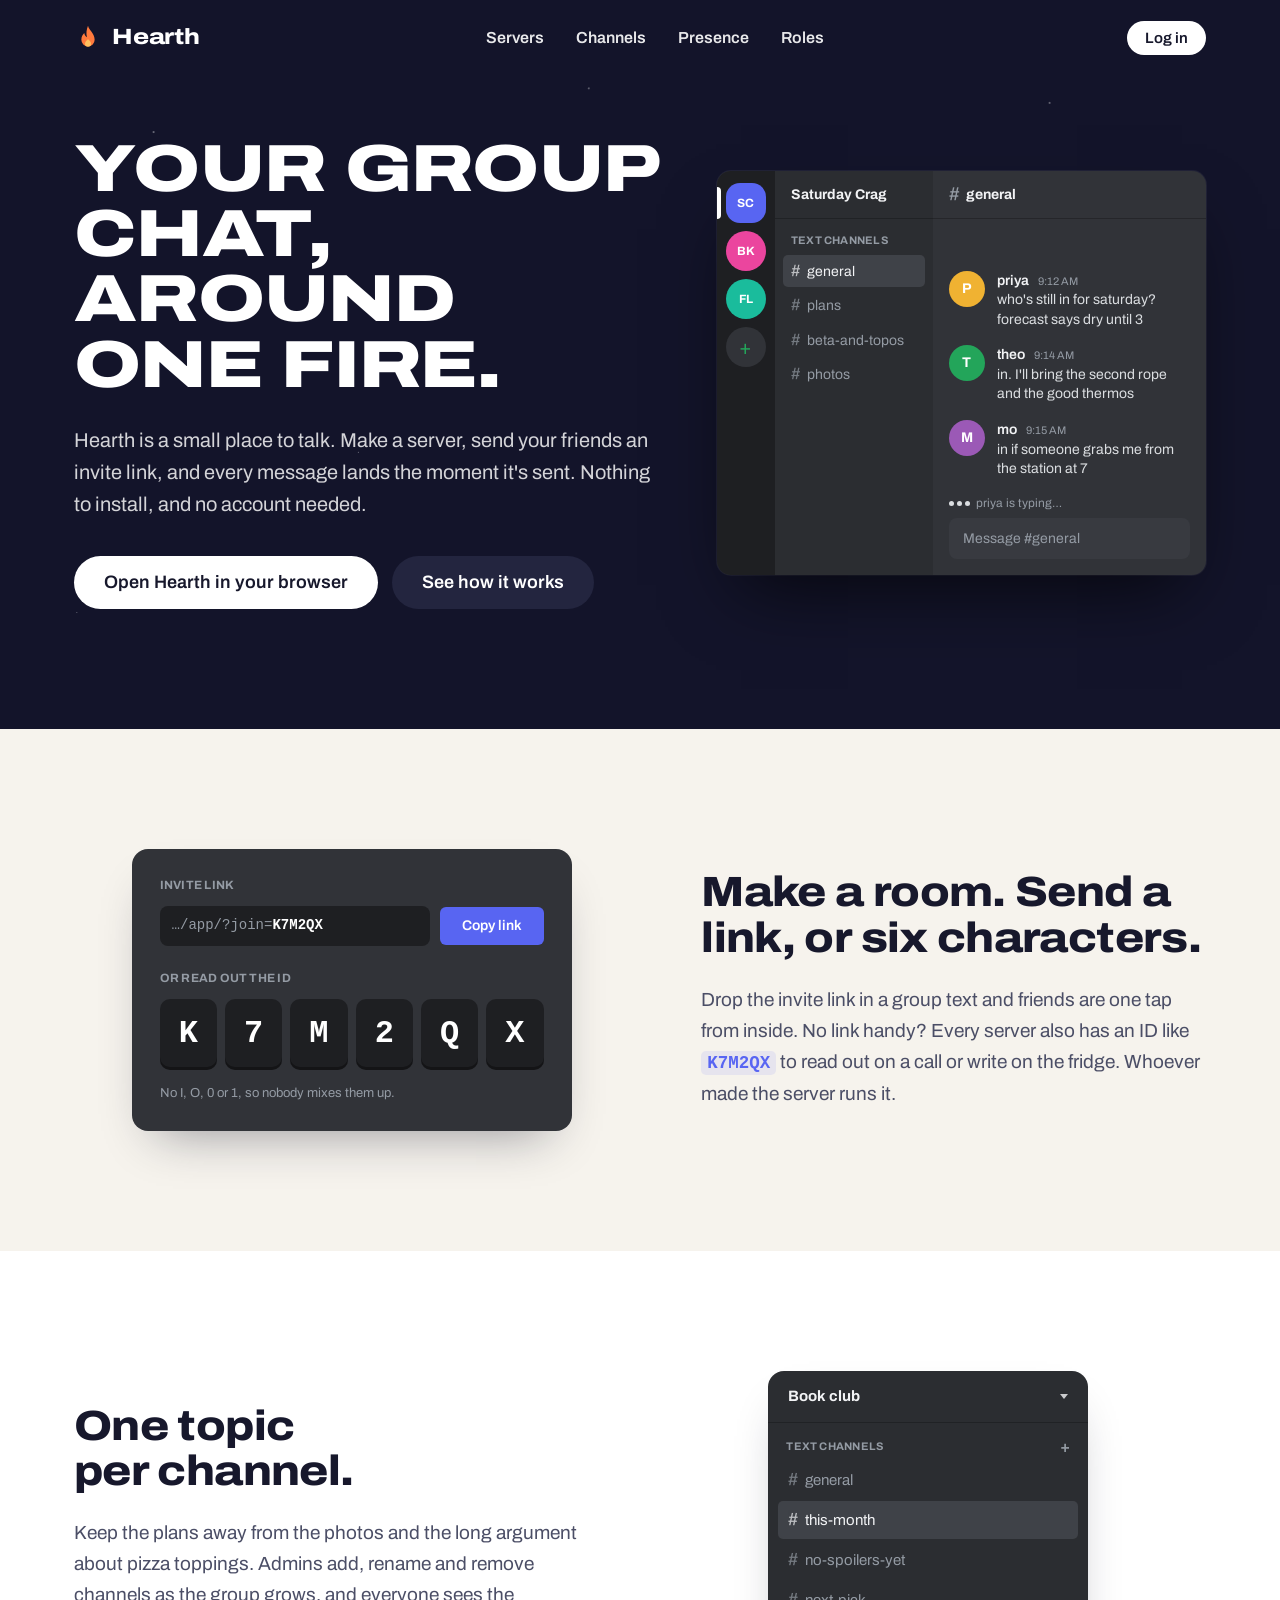
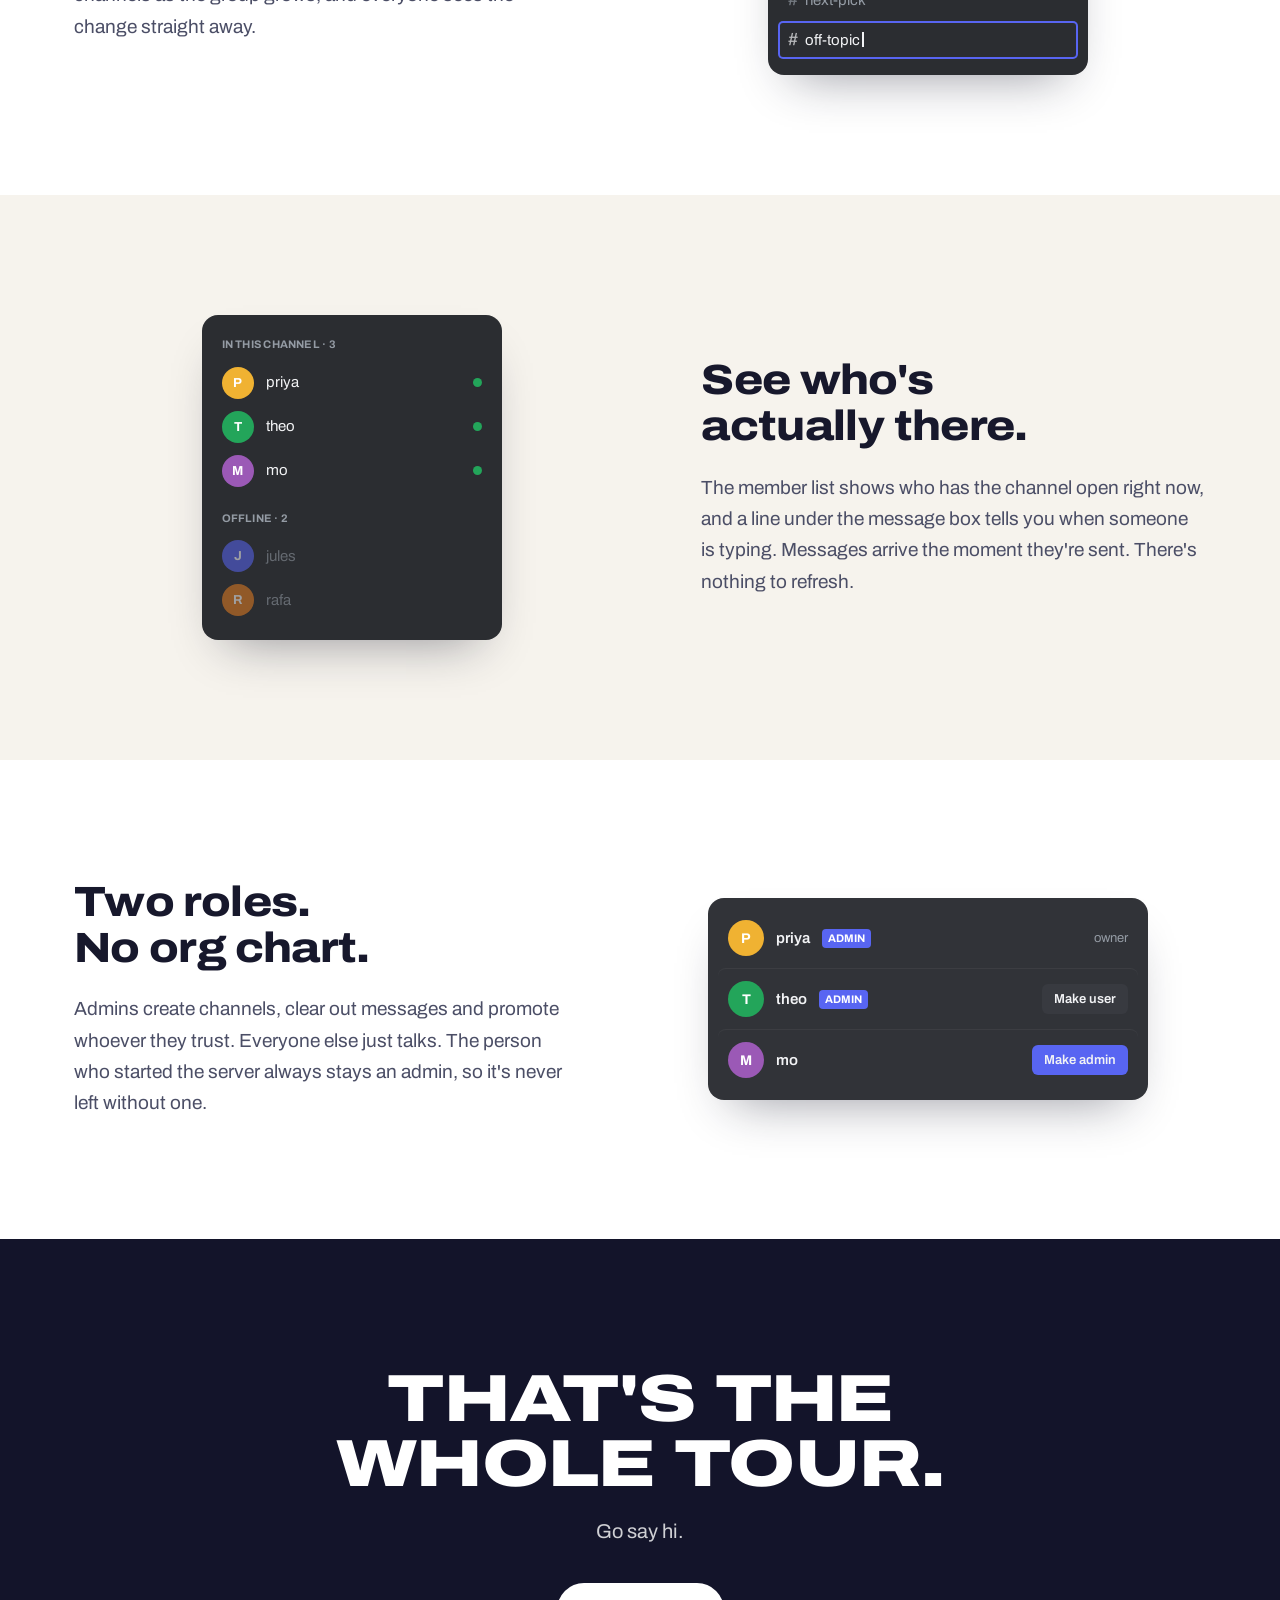
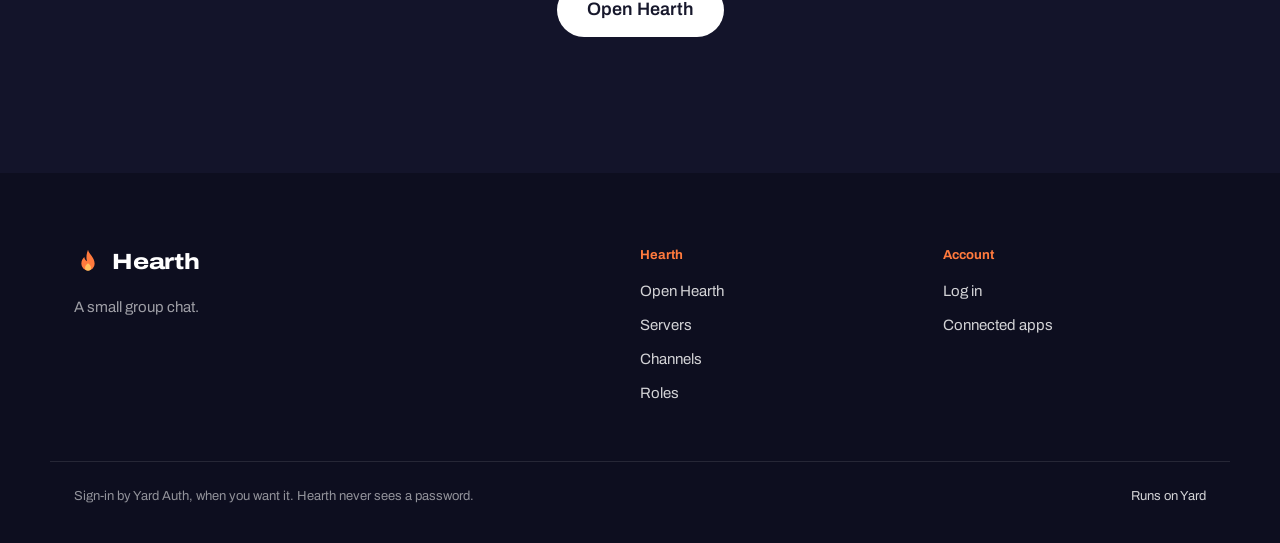
==== commit 36b84d66: "Make the app public and let guests chat The app service is now public, so whoever opens an invite li" ====
--- a/.yard/landing-page/index.html
+++ b/.yard/landing-page/index.html
@@ -3,7 +3,7 @@
   <head>
     <meta charset="utf-8" />
     <meta name="viewport" content="width=device-width, initial-scale=1" />
-    <title>Hearth — group chat for your people</title>
+    <title>Hearth: group chat for your people</title>
     <meta
       name="description"
       content="Hearth is a small group chat. Make a server, send an invite link or a six-character ID, and talk in channels that update the moment anyone speaks."
@@ -50,7 +50,7 @@
             <p class="lede">
               Hearth is a small place to talk. Make a server, send your friends
               an invite link, and every message lands the moment it's sent.
-              Nothing to install.
+              Nothing to install, and no account needed.
             </p>
             <div class="cta-row">
               <a class="pill light" href="app/" id="heroPrimary">Open Hearth in your browser</a>
@@ -166,11 +166,11 @@
         <div class="wrap split">
           <div class="visual">
             <div class="card members-card">
-              <p class="grp">In this channel — 3</p>
+              <p class="grp">In this channel · 3</p>
               <div class="mem here"><span class="av c3">P</span>priya<i class="dot"></i></div>
               <div class="mem here"><span class="av c1">T</span>theo<i class="dot"></i></div>
               <div class="mem here"><span class="av c5">M</span>mo<i class="dot"></i></div>
-              <p class="grp">Offline — 2</p>
+              <p class="grp">Offline · 2</p>
               <div class="mem"><span class="av c0">J</span>jules</div>
               <div class="mem"><span class="av c7">R</span>rafa</div>
             </div>
@@ -253,12 +253,12 @@
         </div>
         <div class="foot-col">
           <h3>Account</h3>
-          <a href="app/" id="footAuth">Log in</a>
-          <a href="https://yard.sh/library/security">Connected apps</a>
+          <a href="app/__yard/auth/login?return=/" id="footAuth">Log in</a>
+          <a href="https://yard.sh/profile/security">Connected apps</a>
         </div>
       </div>
       <div class="wrap foot-base">
-        <span>Sign-in by Yard Auth. Hearth never sees a password.</span>
+        <span>Sign-in by Yard Auth, when you want it. Hearth never sees a password.</span>
         <a href="https://yard.sh">Runs on Yard</a>
       </div>
     </footer>
